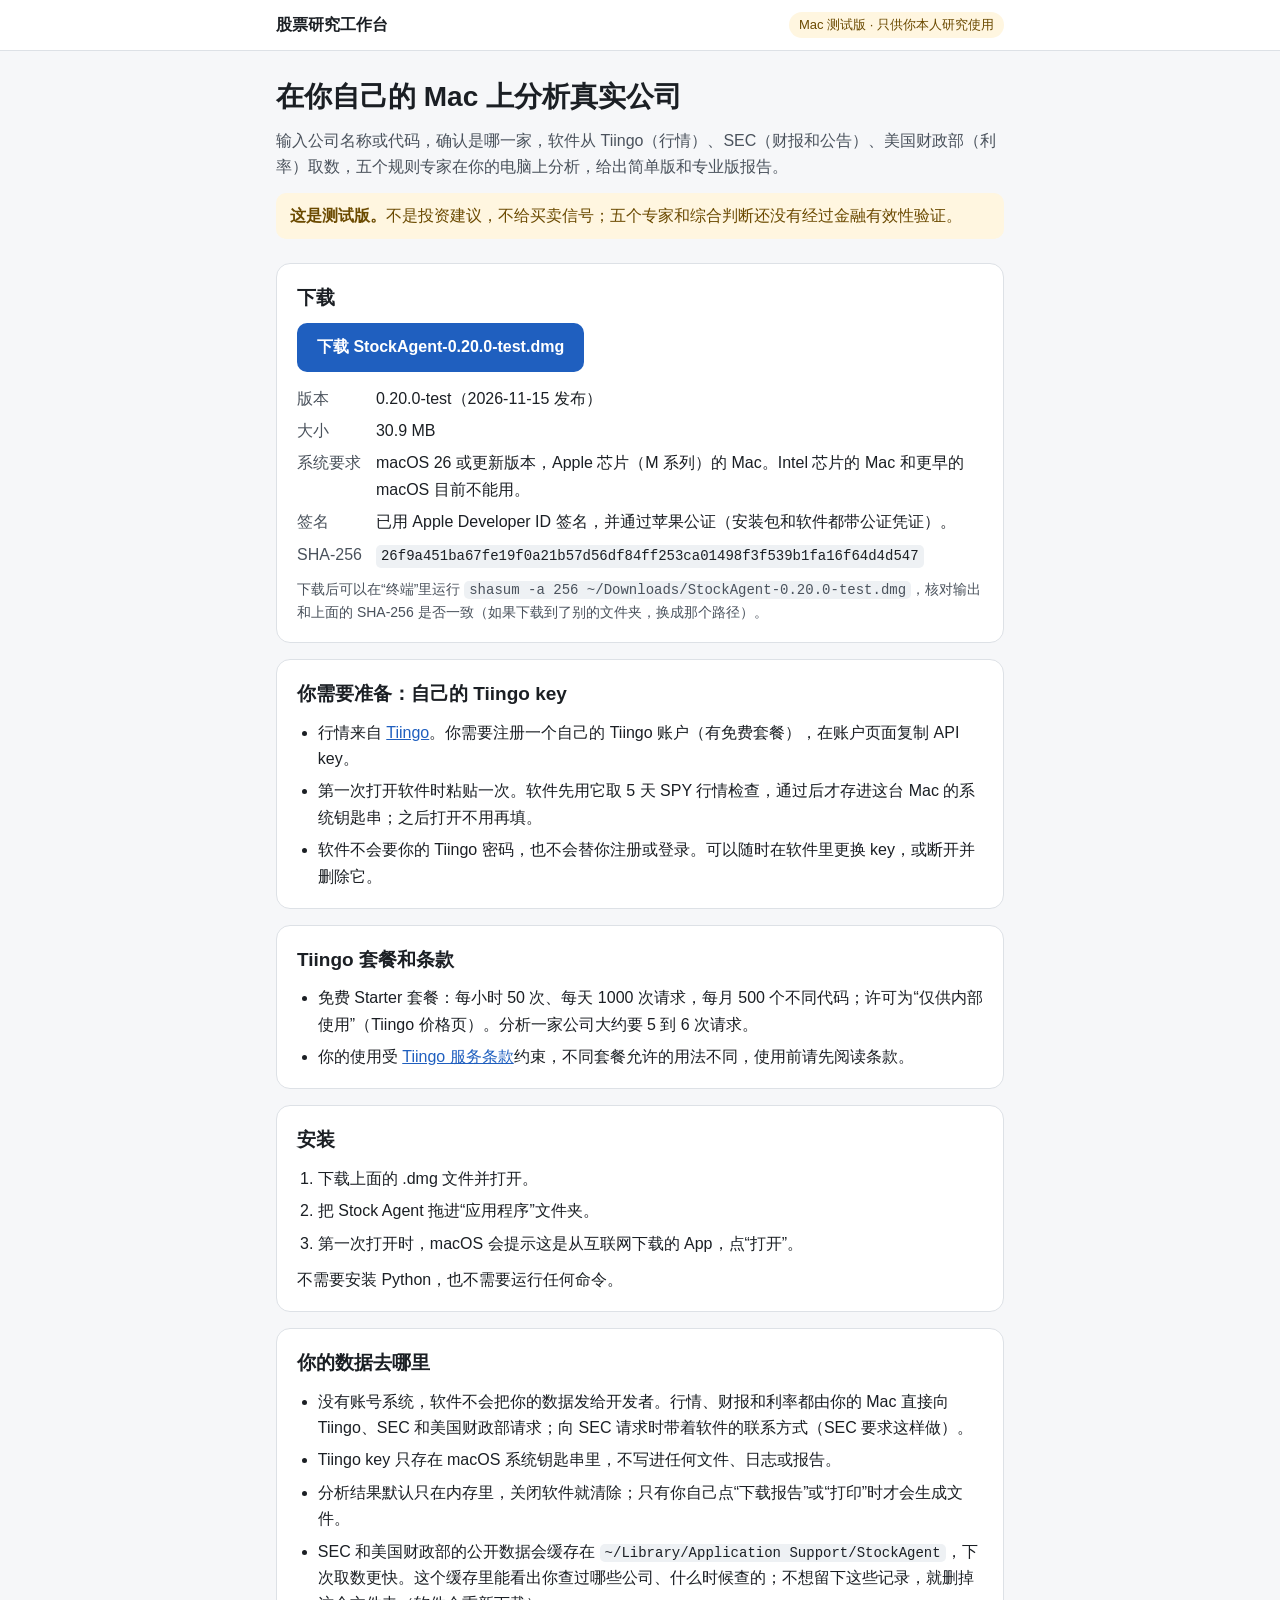
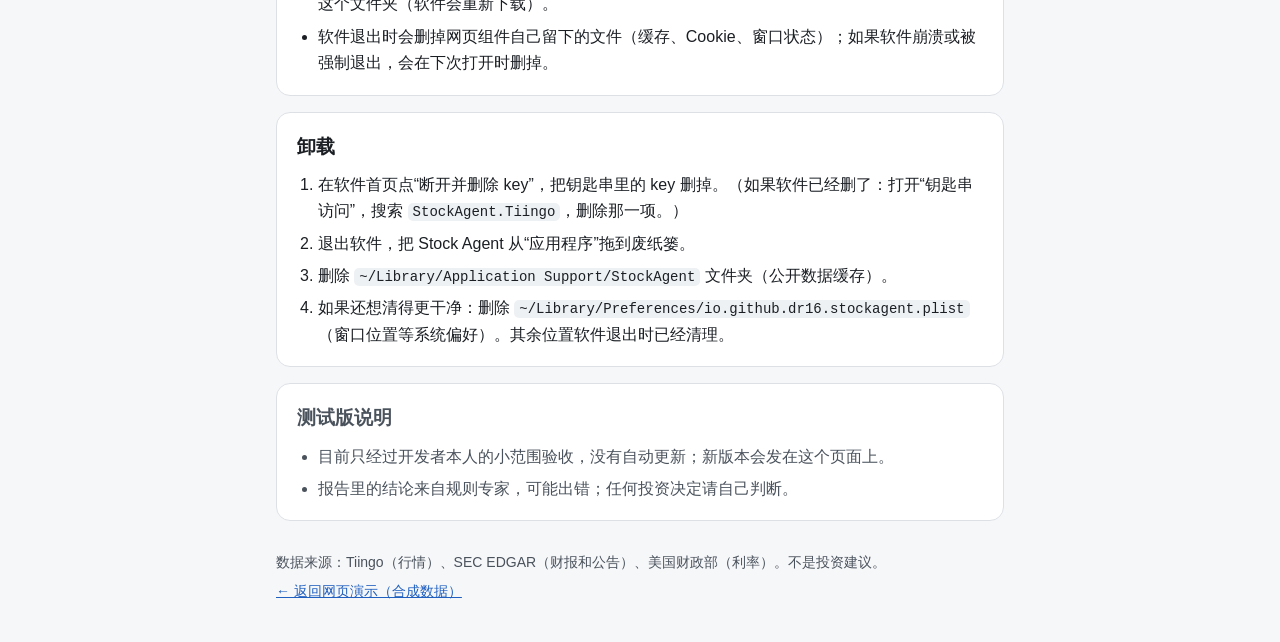
==== download/index.html @ 9a1d4017 "Add the Mac test build download page (0.20.0-test) New page download/ only; the P04 demo files are u" ====
<!doctype html>
<html lang="zh-CN">
<head>
<meta charset="utf-8">
<meta name="viewport" content="width=device-width, initial-scale=1">
<meta http-equiv="Content-Security-Policy" content="default-src 'none'; style-src 'self'; img-src 'self' data:; base-uri 'none'; form-action 'none'">
<meta name="referrer" content="no-referrer">
<meta name="color-scheme" content="light dark">
<meta name="description" content="股票研究工作台 Mac 测试版：在你自己的 Mac 上用你自己的 Tiingo key 取数，五个规则专家在本机分析。测试版，不是投资建议。">
<title>Mac 测试版下载 · 股票研究工作台</title>
<link rel="stylesheet" href="download.css">
</head>
<body>
<header class="mast">
  <div class="wrap mast-in">
    <a class="logo" href="../">股票研究工作台</a>
    <span class="flag">Mac 测试版 · 只供你本人研究使用</span>
  </div>
</header>

<main class="wrap">
  <section class="intro">
    <h1>在你自己的 Mac 上分析真实公司</h1>
    <p class="lede">输入公司名称或代码，确认是哪一家，软件从 Tiingo（行情）、SEC（财报和公告）、美国财政部（利率）取数，五个规则专家在你的电脑上分析，给出简单版和专业版报告。</p>
    <p class="warn"><b>这是测试版。</b>不是投资建议，不给买卖信号；五个专家和综合判断还没有经过金融有效性验证。</p>
  </section>

  <section class="card download" aria-labelledby="dl-title">
    <h2 id="dl-title">下载</h2>
    <p><a class="btn" href="https://github.com/DR-16/stock-agent-demo/releases/download/mac-0.20.0-test/StockAgent-0.20.0-test.dmg">下载 StockAgent-0.20.0-test.dmg</a></p>
    <dl class="facts">
      <dt>版本</dt><dd>0.20.0-test（2026-11-15 发布）</dd>
      <dt>大小</dt><dd>30.9 MB</dd>
      <dt>系统要求</dt><dd>macOS 26 或更新版本，Apple 芯片（M 系列）的 Mac。Intel 芯片的 Mac 和更早的 macOS 目前不能用。</dd>
      <dt>签名</dt><dd>已用 Apple Developer ID 签名，并通过苹果公证（安装包和软件都带公证凭证）。</dd>
      <dt>SHA-256</dt><dd><code class="hash">26f9a451ba67fe19f0a21b57d56df84ff253ca01498f3f539b1fa16f64d4d547</code></dd>
    </dl>
    <p class="small">下载后可以在“终端”里运行 <code>shasum -a 256 ~/Downloads/StockAgent-0.20.0-test.dmg</code>，核对输出和上面的 SHA-256 是否一致（如果下载到了别的文件夹，换成那个路径）。</p>
  </section>

  <section class="card">
    <h2>你需要准备：自己的 Tiingo key</h2>
    <ul>
      <li>行情来自 <a href="https://www.tiingo.com/" rel="noreferrer">Tiingo</a>。你需要注册一个自己的 Tiingo 账户（有免费套餐），在账户页面复制 API key。</li>
      <li>第一次打开软件时粘贴一次。软件先用它取 5 天 SPY 行情检查，通过后才存进这台 Mac 的系统钥匙串；之后打开不用再填。</li>
      <li>软件不会要你的 Tiingo 密码，也不会替你注册或登录。可以随时在软件里更换 key，或断开并删除它。</li>
    </ul>
  </section>

  <section class="card">
    <h2>Tiingo 套餐和条款</h2>
    <ul>
      <li>免费 Starter 套餐：每小时 50 次、每天 1000 次请求，每月 500 个不同代码；许可为“仅供内部使用”（Tiingo 价格页）。分析一家公司大约要 5 到 6 次请求。</li>
      <li>你的使用受 <a href="https://www.tiingo.com/tos/" rel="noreferrer">Tiingo 服务条款</a>约束，不同套餐允许的用法不同，使用前请先阅读条款。</li>
    </ul>
  </section>

  <section class="card">
    <h2>安装</h2>
    <ol>
      <li>下载上面的 .dmg 文件并打开。</li>
      <li>把 Stock Agent 拖进“应用程序”文件夹。</li>
      <li>第一次打开时，macOS 会提示这是从互联网下载的 App，点“打开”。</li>
    </ol>
    <p>不需要安装 Python，也不需要运行任何命令。</p>
  </section>

  <section class="card">
    <h2>你的数据去哪里</h2>
    <ul>
      <li>没有账号系统，软件不会把你的数据发给开发者。行情、财报和利率都由你的 Mac 直接向 Tiingo、SEC 和美国财政部请求；向 SEC 请求时带着软件的联系方式（SEC 要求这样做）。</li>
      <li>Tiingo key 只存在 macOS 系统钥匙串里，不写进任何文件、日志或报告。</li>
      <li>分析结果默认只在内存里，关闭软件就清除；只有你自己点“下载报告”或“打印”时才会生成文件。</li>
      <li>SEC 和美国财政部的公开数据会缓存在 <code>~/Library/Application Support/StockAgent</code>，下次取数更快。这个缓存里能看出你查过哪些公司、什么时候查的；不想留下这些记录，就删掉这个文件夹（软件会重新下载）。</li>
      <li>软件退出时会删掉网页组件自己留下的文件（缓存、Cookie、窗口状态）；如果软件崩溃或被强制退出，会在下次打开时删掉。</li>
    </ul>
  </section>

  <section class="card">
    <h2>卸载</h2>
    <ol>
      <li>在软件首页点“断开并删除 key”，把钥匙串里的 key 删掉。（如果软件已经删了：打开“钥匙串访问”，搜索 <code>StockAgent.Tiingo</code>，删除那一项。）</li>
      <li>退出软件，把 Stock Agent 从“应用程序”拖到废纸篓。</li>
      <li>删除 <code>~/Library/Application Support/StockAgent</code> 文件夹（公开数据缓存）。</li>
      <li>如果还想清得更干净：删除 <code>~/Library/Preferences/io.github.dr16.stockagent.plist</code>（窗口位置等系统偏好）。其余位置软件退出时已经清理。</li>
    </ol>
  </section>

  <section class="card muted">
    <h2>测试版说明</h2>
    <ul>
      <li>目前只经过开发者本人的小范围验收，没有自动更新；新版本会发在这个页面上。</li>
      <li>报告里的结论来自规则专家，可能出错；任何投资决定请自己判断。</li>
    </ul>
  </section>
</main>

<footer class="foot wrap">
  <p>数据来源：Tiingo（行情）、SEC EDGAR（财报和公告）、美国财政部（利率）。不是投资建议。</p>
  <p><a href="../">← 返回网页演示（合成数据）</a></p>
</footer>
</body>
</html>
---- download/download.css ----
:root {
  --bg: #f6f7f9;
  --card: #ffffff;
  --ink: #1b1f24;
  --ink-2: #4a525c;
  --line: #dde1e6;
  --accent: #1f5fbf;
  --accent-ink: #ffffff;
  --warn-bg: #fff6e0;
  --warn-ink: #6b4a00;
  --code-bg: #eef1f4;
}
@media (prefers-color-scheme: dark) {
  :root {
    --bg: #111418;
    --card: #1a1f25;
    --ink: #e8ebef;
    --ink-2: #a9b1bb;
    --line: #2c333b;
    --accent: #6ea3ff;
    --accent-ink: #0b1220;
    --warn-bg: #2e2511;
    --warn-ink: #f2d38b;
    --code-bg: #232a32;
  }
}
* { box-sizing: border-box; }
html { -webkit-text-size-adjust: 100%; }
body {
  margin: 0;
  background: var(--bg);
  color: var(--ink);
  font: 16px/1.65 -apple-system, BlinkMacSystemFont, "PingFang SC", "Hiragino Sans GB", "Microsoft YaHei", sans-serif;
}
.wrap { max-width: 760px; margin: 0 auto; padding: 0 16px; }
a { color: var(--accent); }
.mast { border-bottom: 1px solid var(--line); background: var(--card); }
.mast-in { display: flex; flex-wrap: wrap; align-items: center; justify-content: space-between; gap: 8px; padding-top: 12px; padding-bottom: 12px; }
.logo { font-weight: 700; color: var(--ink); text-decoration: none; }
.flag { font-size: 13px; color: var(--warn-ink); background: var(--warn-bg); border-radius: 999px; padding: 2px 10px; }
.intro { padding: 28px 0 8px; }
h1 { font-size: 28px; line-height: 1.3; margin: 0 0 12px; }
h2 { font-size: 19px; margin: 0 0 10px; }
.lede { color: var(--ink-2); margin: 0 0 12px; }
.warn { background: var(--warn-bg); color: var(--warn-ink); border-radius: 10px; padding: 10px 14px; margin: 0; }
.card { background: var(--card); border: 1px solid var(--line); border-radius: 14px; padding: 18px 20px; margin: 16px 0; }
.card ul, .card ol { margin: 0; padding-left: 1.3em; }
.card li + li { margin-top: 6px; }
.card p { margin: 10px 0 0; }
.card h2 + p { margin-top: 0; }
.muted { color: var(--ink-2); }
.btn {
  display: inline-block; background: var(--accent); color: var(--accent-ink); text-decoration: none; font-weight: 600;
  padding: 11px 20px; border-radius: 10px; max-width: 100%; overflow-wrap: anywhere;
}
.btn:focus-visible, a:focus-visible { outline: 3px solid var(--accent); outline-offset: 2px; }
.facts { display: grid; grid-template-columns: max-content 1fr; gap: 6px 14px; margin: 14px 0 0; }
.facts dt { color: var(--ink-2); }
.facts dd { margin: 0; min-width: 0; }
code { background: var(--code-bg); border-radius: 5px; padding: 1px 5px; font: 14px/1.5 ui-monospace, SFMono-Regular, Menlo, monospace; overflow-wrap: anywhere; }
.hash { display: inline-block; max-width: 100%; word-break: break-all; }
.small { font-size: 14px; color: var(--ink-2); }
.foot { color: var(--ink-2); font-size: 14px; padding-top: 8px; padding-bottom: 32px; }
.foot p { margin: 6px 0; }
@media (max-width: 520px) {
  h1 { font-size: 23px; }
  .facts { grid-template-columns: 1fr; gap: 2px; }
  .facts dd { margin-bottom: 8px; }
  .card { padding: 16px; }
}
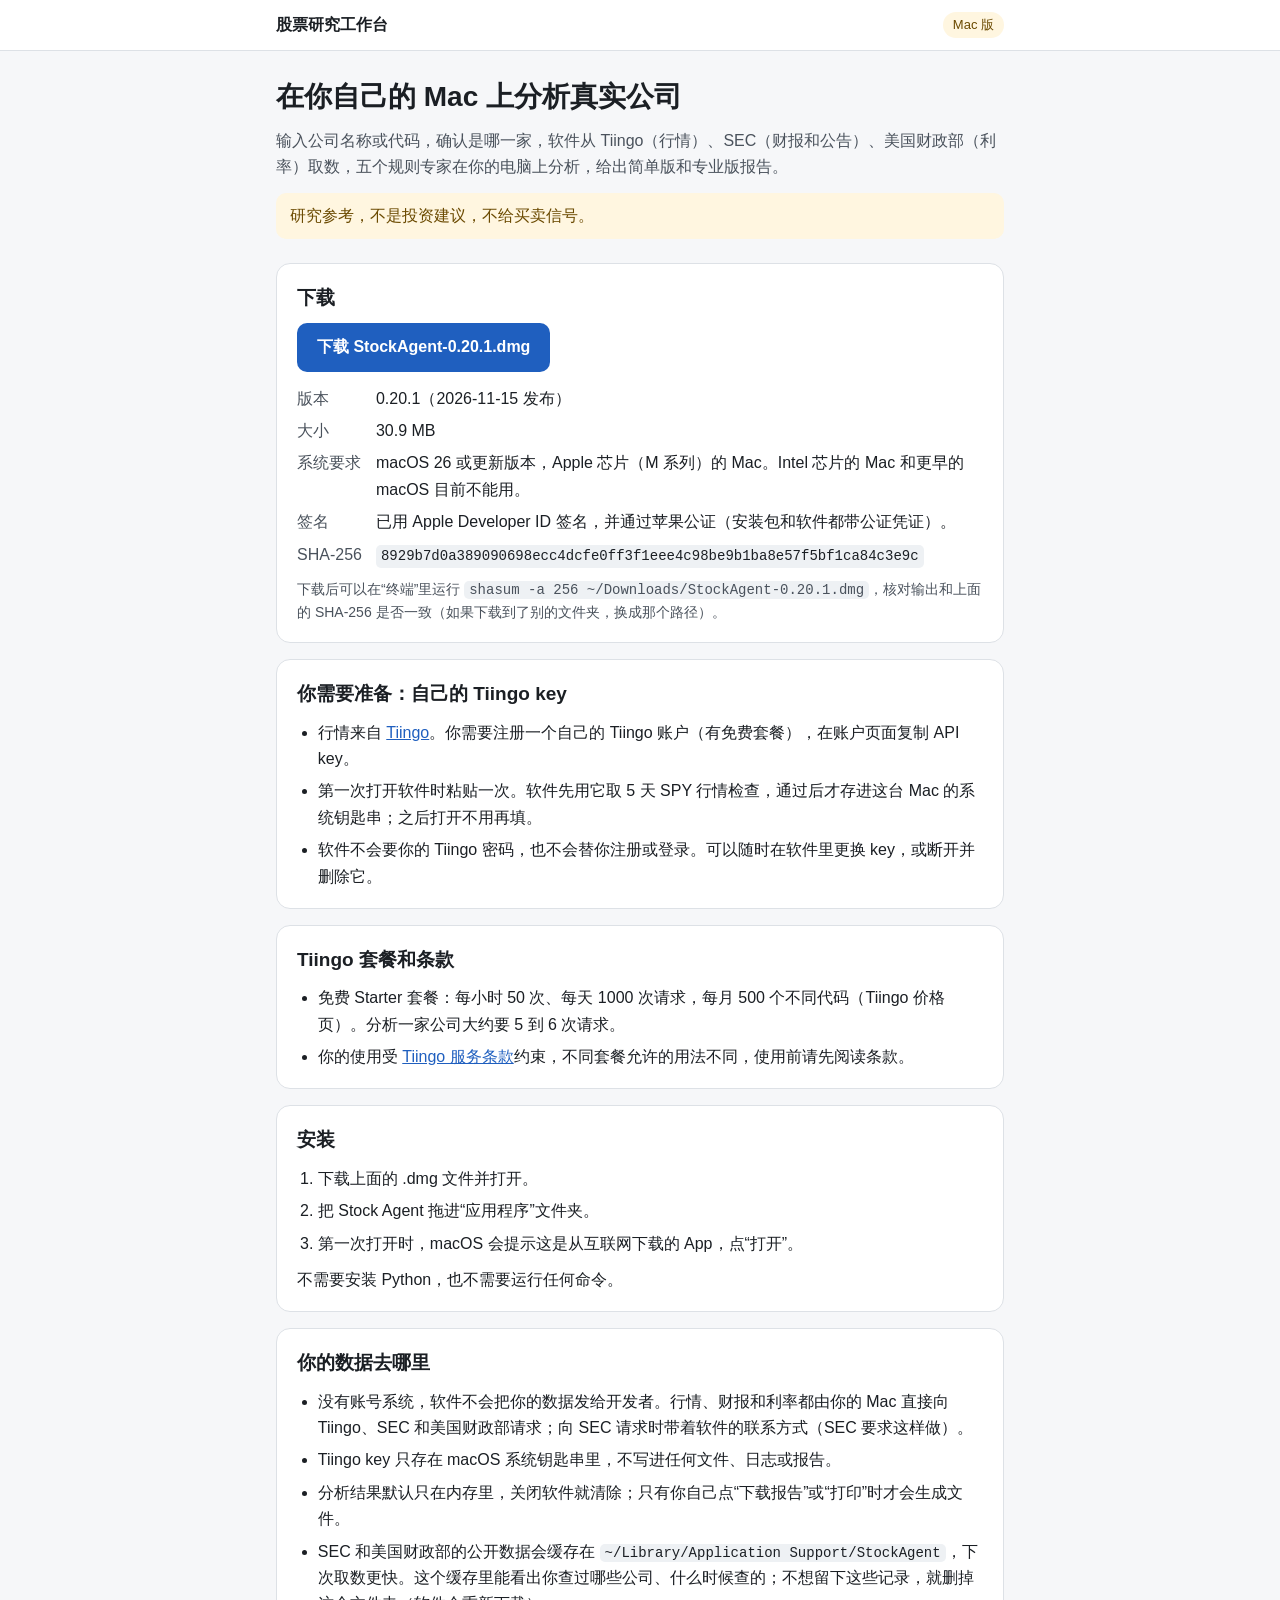
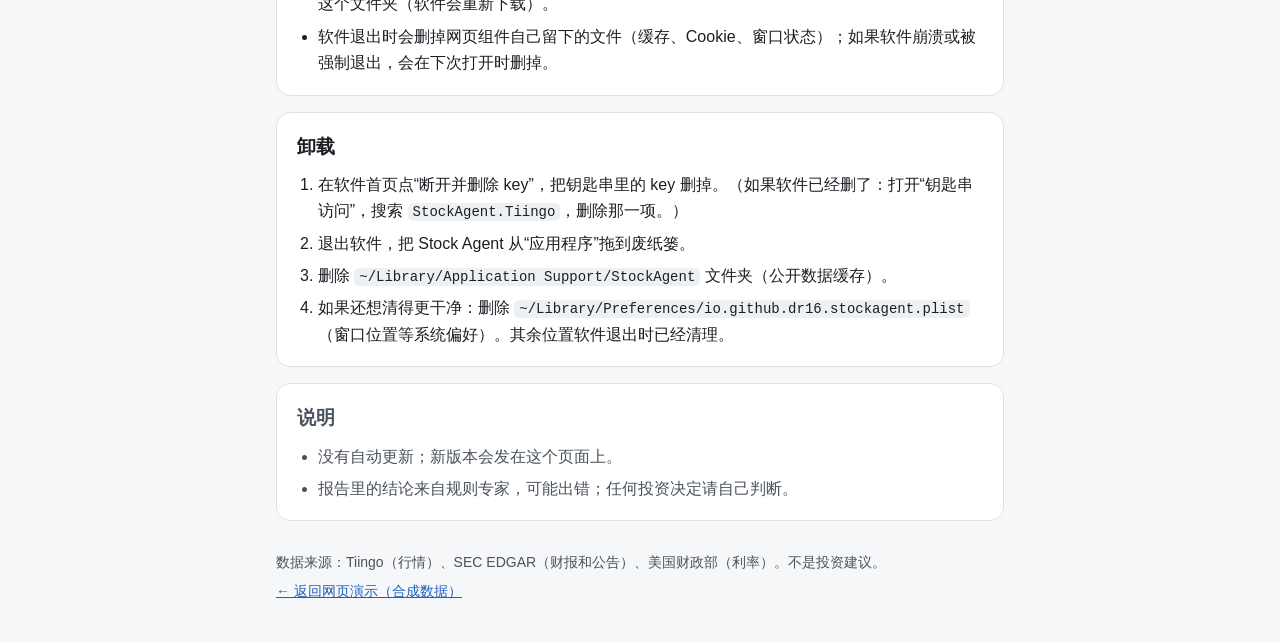
==== commit 5f4a3fd3: "Download page: Stock Agent for Mac 0.20.1 (no test-build labels) Co-Authored-By: Claude Opus 5.5 <no" ====
--- a/download/index.html
+++ b/download/index.html
@@ -6,15 +6,15 @@
 <meta http-equiv="Content-Security-Policy" content="default-src 'none'; style-src 'self'; img-src 'self' data:; base-uri 'none'; form-action 'none'">
 <meta name="referrer" content="no-referrer">
 <meta name="color-scheme" content="light dark">
-<meta name="description" content="股票研究工作台 Mac 测试版：在你自己的 Mac 上用你自己的 Tiingo key 取数，五个规则专家在本机分析。测试版，不是投资建议。">
-<title>Mac 测试版下载 · 股票研究工作台</title>
+<meta name="description" content="股票研究工作台 Mac 版：在你自己的 Mac 上用你自己的 Tiingo key 取数，五个规则专家在本机分析。研究参考，不是投资建议。">
+<title>Mac 版下载 · 股票研究工作台</title>
 <link rel="stylesheet" href="download.css">
 </head>
 <body>
 <header class="mast">
   <div class="wrap mast-in">
     <a class="logo" href="../">股票研究工作台</a>
-    <span class="flag">Mac 测试版 · 只供你本人研究使用</span>
+    <span class="flag">Mac 版</span>
   </div>
 </header>
 
@@ -22,20 +22,20 @@
   <section class="intro">
     <h1>在你自己的 Mac 上分析真实公司</h1>
     <p class="lede">输入公司名称或代码，确认是哪一家，软件从 Tiingo（行情）、SEC（财报和公告）、美国财政部（利率）取数，五个规则专家在你的电脑上分析，给出简单版和专业版报告。</p>
-    <p class="warn"><b>这是测试版。</b>不是投资建议，不给买卖信号；五个专家和综合判断还没有经过金融有效性验证。</p>
+    <p class="warn">研究参考，不是投资建议，不给买卖信号。</p>
   </section>
 
   <section class="card download" aria-labelledby="dl-title">
     <h2 id="dl-title">下载</h2>
-    <p><a class="btn" href="https://github.com/DR-16/stock-agent-demo/releases/download/mac-0.20.0-test/StockAgent-0.20.0-test.dmg">下载 StockAgent-0.20.0-test.dmg</a></p>
+    <p><a class="btn" href="https://github.com/DR-16/stock-agent-demo/releases/download/mac-0.20.1/StockAgent-0.20.1.dmg">下载 StockAgent-0.20.1.dmg</a></p>
     <dl class="facts">
-      <dt>版本</dt><dd>0.20.0-test（2026-11-15 发布）</dd>
+      <dt>版本</dt><dd>0.20.1（2026-11-15 发布）</dd>
       <dt>大小</dt><dd>30.9 MB</dd>
       <dt>系统要求</dt><dd>macOS 26 或更新版本，Apple 芯片（M 系列）的 Mac。Intel 芯片的 Mac 和更早的 macOS 目前不能用。</dd>
       <dt>签名</dt><dd>已用 Apple Developer ID 签名，并通过苹果公证（安装包和软件都带公证凭证）。</dd>
-      <dt>SHA-256</dt><dd><code class="hash">26f9a451ba67fe19f0a21b57d56df84ff253ca01498f3f539b1fa16f64d4d547</code></dd>
+      <dt>SHA-256</dt><dd><code class="hash">8929b7d0a389090698ecc4dcfe0ff3f1eee4c98be9b1ba8e57f5bf1ca84c3e9c</code></dd>
     </dl>
-    <p class="small">下载后可以在“终端”里运行 <code>shasum -a 256 ~/Downloads/StockAgent-0.20.0-test.dmg</code>，核对输出和上面的 SHA-256 是否一致（如果下载到了别的文件夹，换成那个路径）。</p>
+    <p class="small">下载后可以在“终端”里运行 <code>shasum -a 256 ~/Downloads/StockAgent-0.20.1.dmg</code>，核对输出和上面的 SHA-256 是否一致（如果下载到了别的文件夹，换成那个路径）。</p>
   </section>
 
   <section class="card">
@@ -50,7 +50,7 @@
   <section class="card">
     <h2>Tiingo 套餐和条款</h2>
     <ul>
-      <li>免费 Starter 套餐：每小时 50 次、每天 1000 次请求，每月 500 个不同代码；许可为“仅供内部使用”（Tiingo 价格页）。分析一家公司大约要 5 到 6 次请求。</li>
+      <li>免费 Starter 套餐：每小时 50 次、每天 1000 次请求，每月 500 个不同代码（Tiingo 价格页）。分析一家公司大约要 5 到 6 次请求。</li>
       <li>你的使用受 <a href="https://www.tiingo.com/tos/" rel="noreferrer">Tiingo 服务条款</a>约束，不同套餐允许的用法不同，使用前请先阅读条款。</li>
     </ul>
   </section>
@@ -87,9 +87,9 @@
   </section>
 
   <section class="card muted">
-    <h2>测试版说明</h2>
+    <h2>说明</h2>
     <ul>
-      <li>目前只经过开发者本人的小范围验收，没有自动更新；新版本会发在这个页面上。</li>
+      <li>没有自动更新；新版本会发在这个页面上。</li>
       <li>报告里的结论来自规则专家，可能出错；任何投资决定请自己判断。</li>
     </ul>
   </section>
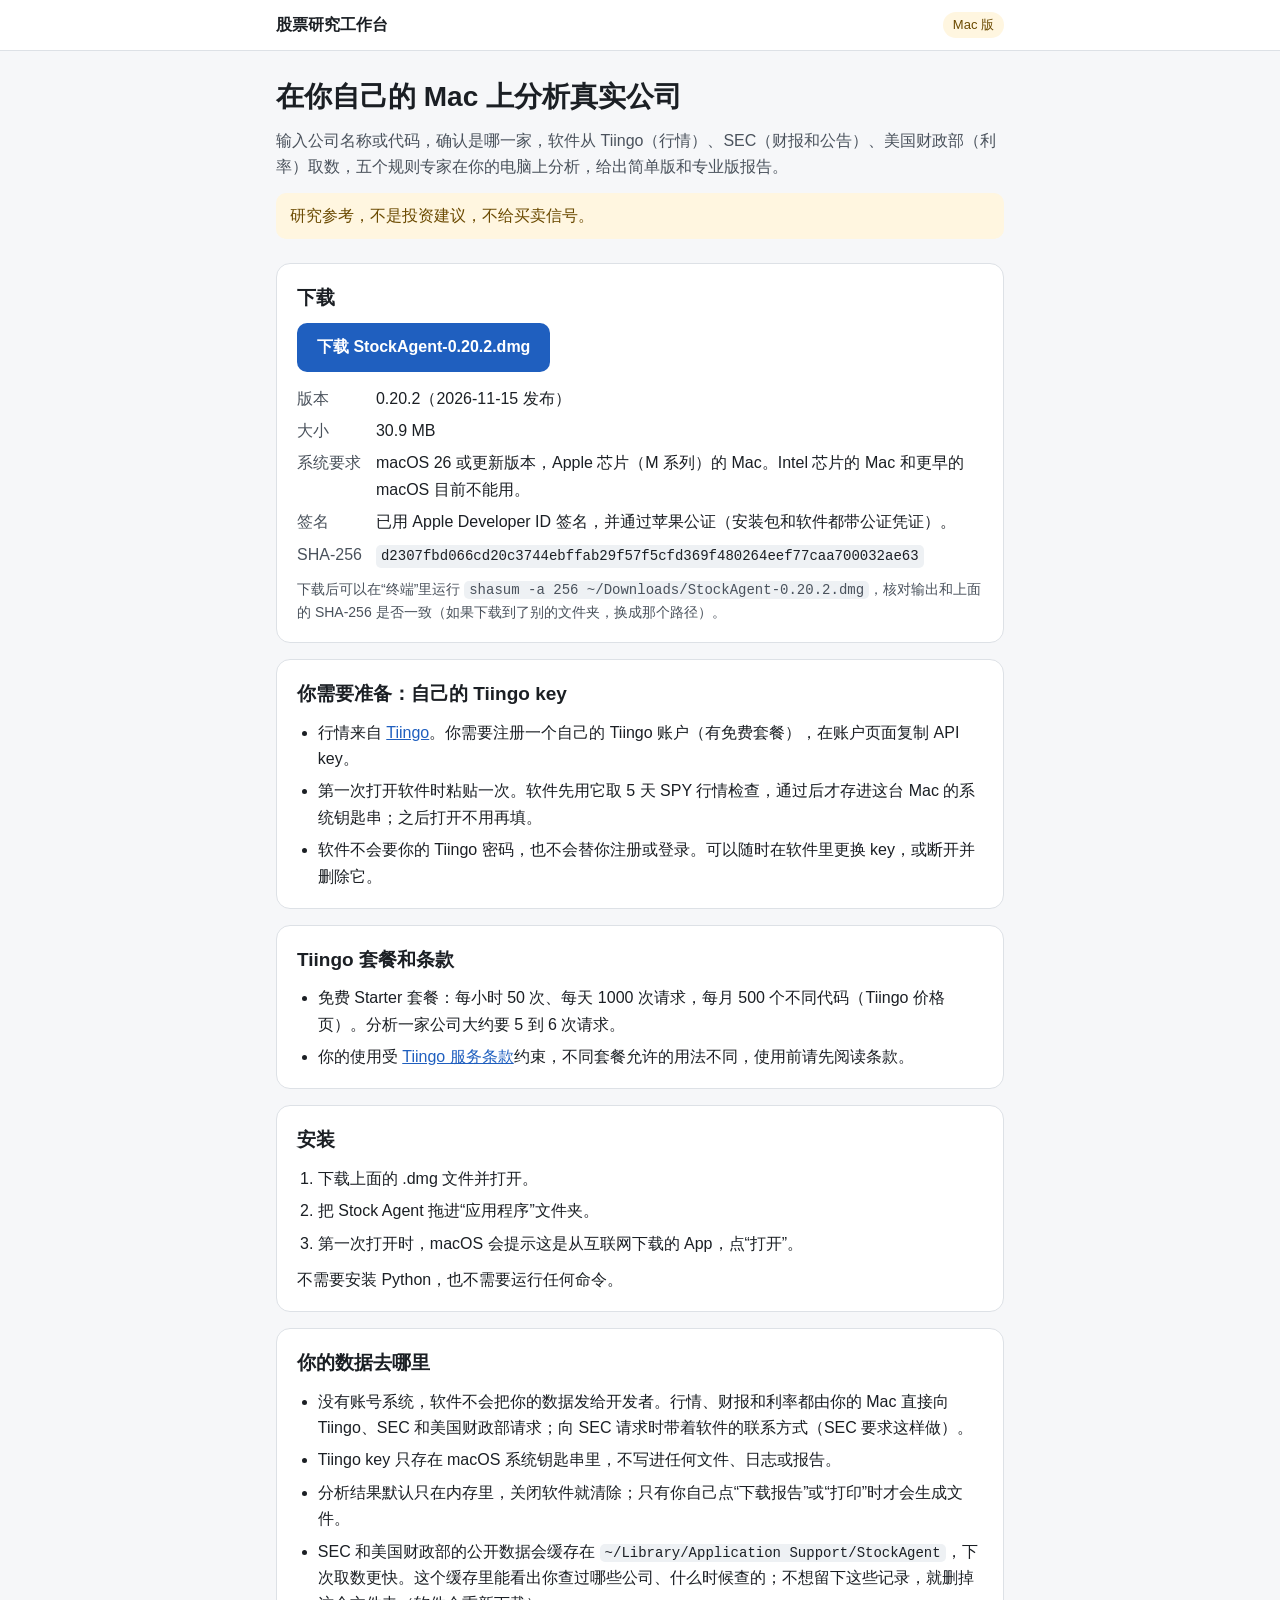
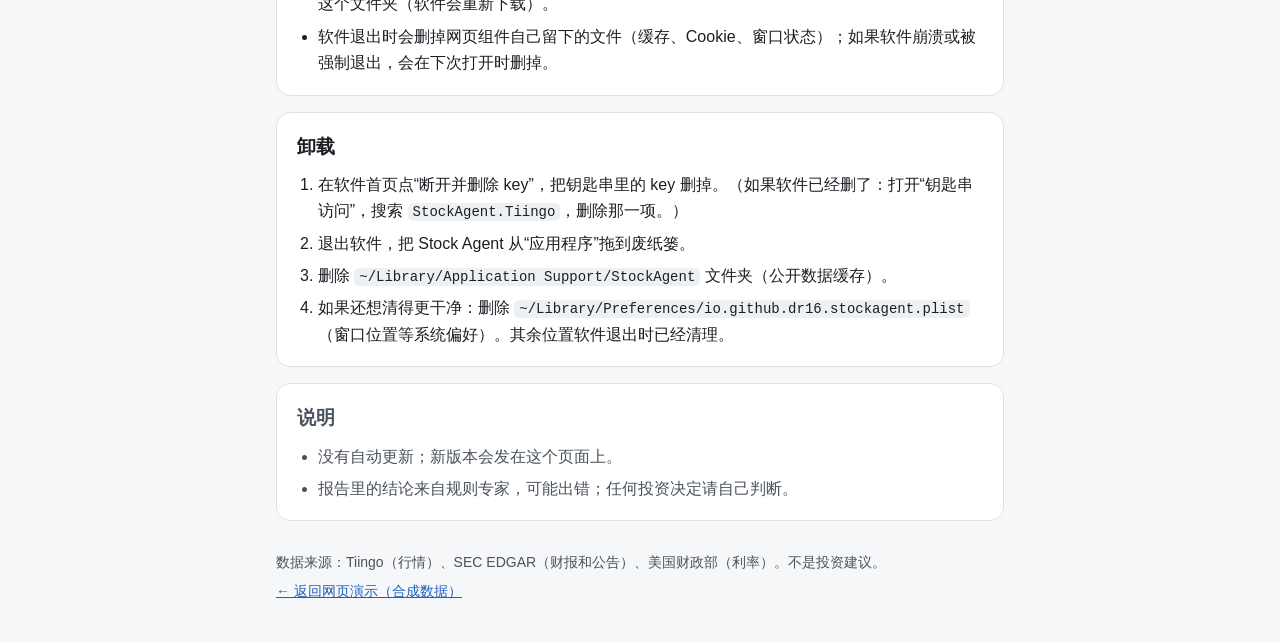
==== commit 996544a2: "Download page: Stock Agent for Mac 0.20.2 Co-Authored-By: Claude Opus 5.5 <noreply@anthropic.com>" ====
--- a/download/index.html
+++ b/download/index.html
@@ -27,15 +27,15 @@
 
   <section class="card download" aria-labelledby="dl-title">
     <h2 id="dl-title">下载</h2>
-    <p><a class="btn" href="https://github.com/DR-16/stock-agent-demo/releases/download/mac-0.20.1/StockAgent-0.20.1.dmg">下载 StockAgent-0.20.1.dmg</a></p>
+    <p><a class="btn" href="https://github.com/DR-16/stock-agent-demo/releases/download/mac-0.20.2/StockAgent-0.20.2.dmg">下载 StockAgent-0.20.2.dmg</a></p>
     <dl class="facts">
-      <dt>版本</dt><dd>0.20.1（2026-11-15 发布）</dd>
+      <dt>版本</dt><dd>0.20.2（2026-11-15 发布）</dd>
       <dt>大小</dt><dd>30.9 MB</dd>
       <dt>系统要求</dt><dd>macOS 26 或更新版本，Apple 芯片（M 系列）的 Mac。Intel 芯片的 Mac 和更早的 macOS 目前不能用。</dd>
       <dt>签名</dt><dd>已用 Apple Developer ID 签名，并通过苹果公证（安装包和软件都带公证凭证）。</dd>
-      <dt>SHA-256</dt><dd><code class="hash">8929b7d0a389090698ecc4dcfe0ff3f1eee4c98be9b1ba8e57f5bf1ca84c3e9c</code></dd>
+      <dt>SHA-256</dt><dd><code class="hash">d2307fbd066cd20c3744ebffab29f57f5cfd369f480264eef77caa700032ae63</code></dd>
     </dl>
-    <p class="small">下载后可以在“终端”里运行 <code>shasum -a 256 ~/Downloads/StockAgent-0.20.1.dmg</code>，核对输出和上面的 SHA-256 是否一致（如果下载到了别的文件夹，换成那个路径）。</p>
+    <p class="small">下载后可以在“终端”里运行 <code>shasum -a 256 ~/Downloads/StockAgent-0.20.2.dmg</code>，核对输出和上面的 SHA-256 是否一致（如果下载到了别的文件夹，换成那个路径）。</p>
   </section>
 
   <section class="card">
